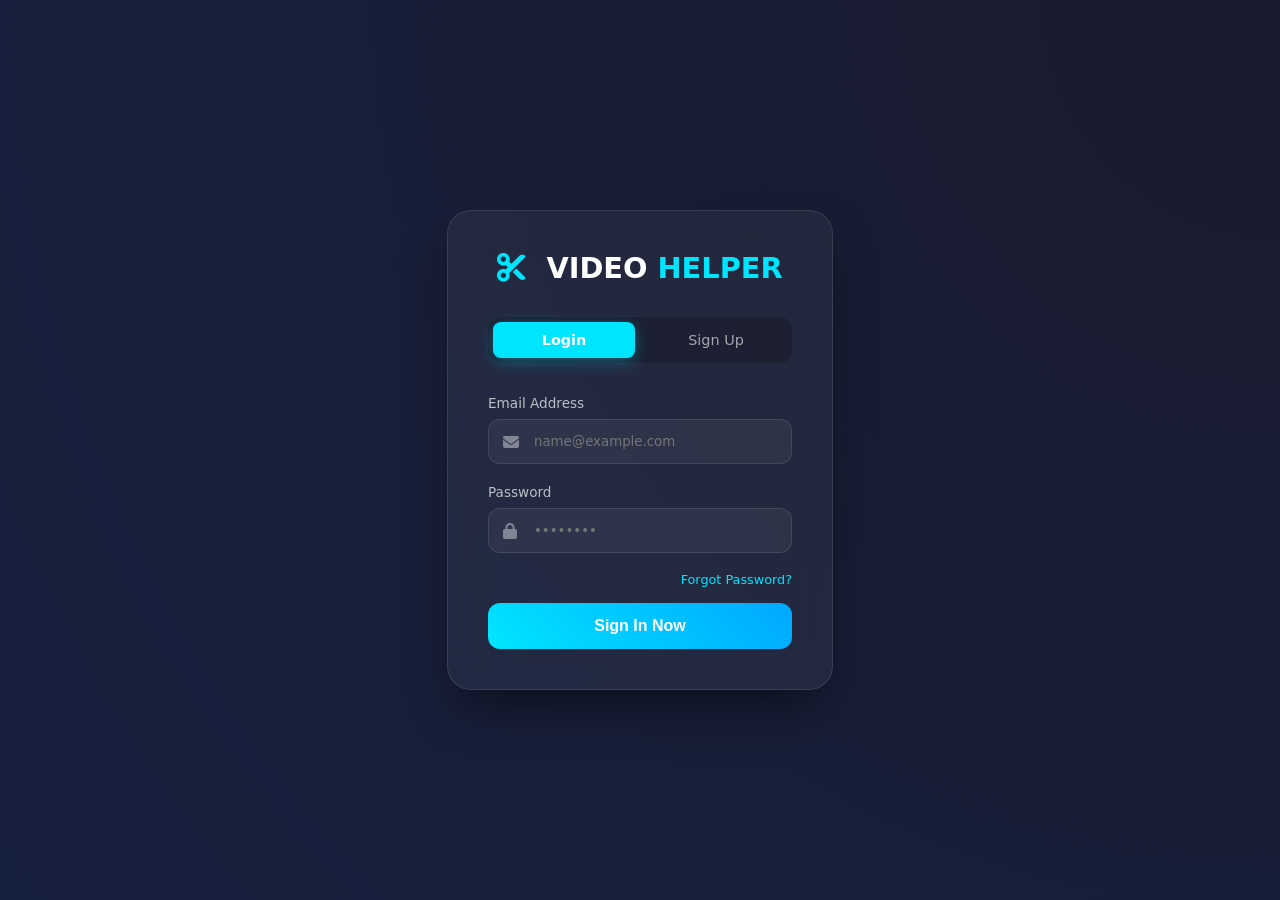
==== auth.html @ a2a8f5ac "Add files via upload" ====
<!DOCTYPE html>
<html lang="en">
<head>
    <meta charset="UTF-8">
    <meta name="viewport" content="width=device-width, initial-scale=1.0">
    <title>Login - MY VIDEO HELPER</title>
    <link rel="stylesheet" href="style.css">
    <link rel="stylesheet" href="https://cdnjs.cloudflare.com/ajax/libs/font-awesome/6.4.0/css/all.min.css">
    <style>
        body {
            background: radial-gradient(circle at top right, #1a1a2e, #16213e);
            display: flex;
            align-items: center;
            justify-content: center;
            min-height: 100vh;
            margin: 0;
            overflow-y: auto;
            padding: 20px 0;
        }
        .auth-container {
            width: 100%;
            max-width: 450px;
            padding: 2rem;
            animation: slideIn 0.5s ease-out;
        }
        @keyframes slideIn {
            from { opacity: 0; transform: translateY(20px); }
            to { opacity: 1; transform: translateY(0); }
        }
        .auth-card {
            background: rgba(255, 255, 255, 0.05);
            backdrop-filter: blur(20px);
            border: 1px solid rgba(255, 255, 255, 0.1);
            border-radius: 24px;
            padding: 2.5rem;
            box-shadow: 0 25px 50px -12px rgba(0, 0, 0, 0.5);
        }
        .auth-logo {
            text-align: center;
            margin-bottom: 2rem;
            font-size: 1.8rem;
            font-weight: 800;
            color: #fff;
        }
        .auth-logo i { color: var(--accent); margin-right: 10px; }
        .auth-tabs {
            display: flex;
            gap: 10px;
            margin-bottom: 2rem;
            background: rgba(0,0,0,0.2);
            padding: 5px;
            border-radius: 12px;
        }
        .auth-tab {
            flex: 1;
            padding: 10px;
            border-radius: 8px;
            text-align: center;
            cursor: pointer;
            font-size: 0.9rem;
            transition: all 0.3s;
            color: rgba(255,255,255,0.6);
        }
        .auth-tab.active {
            background: var(--accent);
            color: #fff;
            font-weight: 600;
            box-shadow: 0 4px 15px rgba(0, 229, 255, 0.3);
        }
        .form-group { margin-bottom: 1.2rem; }
        .form-group label { display: block; margin-bottom: 8px; font-size: 0.85rem; color: rgba(255,255,255,0.7); }
        .input-wrapper { position: relative; }
        .input-wrapper i { position: absolute; left: 15px; top: 15px; color: rgba(255,255,255,0.4); }
        .input-wrapper input {
            width: 100%;
            padding: 14px 14px 14px 45px;
            background: rgba(255,255,255,0.05);
            border: 1px solid rgba(255,255,255,0.1);
            border-radius: 12px;
            color: #fff;
            font-family: inherit;
            transition: all 0.3s;
        }
        .input-wrapper input:focus {
            border-color: var(--accent);
            background: rgba(255,255,255,0.1);
            outline: none;
            box-shadow: 0 0 15px rgba(0, 229, 255, 0.1);
        }
        .pricing-select {
            width: 100%;
            padding: 12px;
            background: rgba(255,255,255,0.05);
            border: 1px solid rgba(255,255,255,0.1);
            border-radius: 12px;
            color: #fff;
            margin-top: 5px;
        }
        .auth-btn {
            width: 100%;
            padding: 14px;
            border-radius: 12px;
            border: none;
            background: linear-gradient(45deg, var(--accent), #00a8ff);
            color: #fff;
            font-weight: 700;
            font-size: 1rem;
            cursor: pointer;
            transition: all 0.3s;
            margin-top: 1rem;
        }
        .auth-btn:hover {
            transform: translateY(-2px);
            box-shadow: 0 10px 20px rgba(0, 229, 255, 0.3);
        }
        .forgot-link {
            display: block;
            text-align: right;
            font-size: 0.8rem;
            color: var(--accent);
            margin-top: 10px;
            text-decoration: none;
        }
        .forgot-link:hover { text-decoration: underline; }
    </style>
</head>
<body>

    <div class="auth-container">
        <div class="auth-card">
            <div class="auth-logo"><i class="fa-solid fa-scissors"></i> VIDEO <span style="color:var(--accent)">HELPER</span></div>
            
            <div class="auth-tabs">
                <div class="auth-tab active" id="tab-login-btn">Login</div>
                <div class="auth-tab" id="tab-signup-btn">Sign Up</div>
            </div>

            <!-- LOGIN FORM -->
            <form id="login-form">
                <div class="form-group">
                    <label>Email Address</label>
                    <div class="input-wrapper">
                        <i class="fa-solid fa-envelope"></i>
                        <input type="email" id="login-email" placeholder="name@example.com" required>
                    </div>
                </div>
                <div class="form-group">
                    <label>Password</label>
                    <div class="input-wrapper">
                        <i class="fa-solid fa-lock"></i>
                        <input type="password" id="login-pass" placeholder="••••••••" required>
                    </div>
                </div>
                <a href="#" class="forgot-link" id="btn-forgot-pass">Forgot Password?</a>
                <button type="submit" class="auth-btn">Sign In Now</button>
            </form>

            <!-- SIGNUP FORM -->
            <form id="signup-form" style="display:none;">
                <div class="form-group">
                    <label>Full Name</label>
                    <div class="input-wrapper">
                        <i class="fa-solid fa-user"></i>
                        <input type="text" id="signup-name" placeholder="John Doe" required>
                    </div>
                </div>
                <div class="form-group">
                    <label>Email Address</label>
                    <div class="input-wrapper">
                        <i class="fa-solid fa-envelope"></i>
                        <input type="email" id="signup-email" placeholder="name@example.com" required>
                    </div>
                </div>
                <div class="form-group">
                    <label>Phone Number</label>
                    <div style="display:flex; gap:5px;">
                        <input type="text" id="signup-country" placeholder="+92" style="width:70px;" class="glass-input" required>
                        <input type="text" id="signup-phone" placeholder="300 1234567" style="flex:1;" class="glass-input" required>
                    </div>
                </div>
                <div class="form-group">
                    <label>Date of Birth</label>
                    <div class="input-wrapper">
                        <i class="fa-solid fa-calendar"></i>
                        <input type="date" id="signup-dob" class="glass-input" required>
                    </div>
                    <p style="font-size:0.65rem; color:var(--accent); margin-top:5px;">User must be 18+ years old.</p>
                </div>
                <div class="form-group">
                    <label>Choose Plan</label>
                    <select class="pricing-select" id="signup-plan">
                        <!-- Loaded dynamically -->
                    </select>
                </div>
                <div class="form-group">
                    <label>Promo Code (Optional)</label>
                    <div class="input-wrapper">
                        <i class="fa-solid fa-tag"></i>
                        <input type="text" id="signup-promo" placeholder="Enter Code">
                    </div>
                </div>
                <div class="form-group">
                    <label>Password</label>
                    <div class="input-wrapper">
                        <i class="fa-solid fa-lock"></i>
                        <input type="password" id="signup-pass" placeholder="••••••••" required>
                    </div>
                    <p style="font-size:0.65rem; color:rgba(255,255,255,0.4); margin-top:5px;">8+ chars, 1 Uppercase, 1 Number, 1 Special Char (@$!%*?&)</p>
                </div>
                <div class="form-group" style="background:rgba(255,255,255,0.05); padding:10px; border-radius:12px;">
                    <label style="color:var(--accent);"><i class="fa-solid fa-robot"></i> Anti-Bot Check</label>
                    <p style="font-size:0.8rem; margin-bottom:5px;">Solve: 3 + 4 = ?</p>
                    <input type="number" id="bot-shield-val" class="glass-input" placeholder="Result" required>
                </div>
                <div class="form-group" style="display:flex; gap:10px; align-items:flex-start; margin-top:1rem;">
                    <input type="checkbox" id="signup-agree" style="margin-top:5px;" required>
                    <label for="signup-agree" style="font-size:0.75rem; color:rgba(255,255,255,0.6); pointer-events:auto; cursor:pointer;">
                        I agree to the <span style="color:var(--accent)">Terms of Service</span> and <span style="color:var(--accent)">Privacy Policy</span>. I confirm that I am above 18 years of age.
                    </label>
                </div>
                <button type="submit" class="auth-btn" style="background:linear-gradient(45deg, #2ecc71, #27ae60)">Create Account</button>
            </form>

            <!-- FORGOT PASSWORD -->
            <div id="forgot-area" style="display:none; text-align:center;">
                <h3 style="color:#fff; margin-bottom:10px;">Reset Password</h3>
                <p style="font-size:0.8rem; color:rgba(255,255,255,0.5); margin-bottom:20px;">Enter your email to receive a reset link.</p>
                <div class="form-group">
                    <div class="input-wrapper">
                        <i class="fa-solid fa-envelope"></i>
                        <input type="email" id="forgot-email" placeholder="Your Email">
                    </div>
                </div>
                <button class="auth-btn" id="btn-send-reset">Send Reset Link</button>
                <a href="#" class="forgot-link" style="text-align:center; margin-top:15px;" id="back-to-login">Back to Login</a>
            </div>

        </div>
    </div>

    <script src="admin.js"></script>
    <script>
        // Tab Switching
        const loginTab = document.getElementById('tab-login-btn');
        const signupTab = document.getElementById('tab-signup-btn');
        const forgotArea = document.getElementById('forgot-area');

        // Note: loginForm and signupForm are already defined in admin.js

        loginTab.onclick = () => {
            loginTab.classList.add('active');
            signupTab.classList.remove('active');
            loginForm.style.display = 'block';
            signupForm.style.display = 'none';
            forgotArea.style.display = 'none';
        }

        signupTab.onclick = () => {
            signupTab.classList.add('active');
            loginTab.classList.remove('active');
            signupForm.style.display = 'block';
            loginForm.style.display = 'none';
            forgotArea.style.display = 'none';
        }

        document.getElementById('btn-forgot-pass').onclick = (e) => {
            e.preventDefault();
            loginForm.style.display = 'none';
            forgotArea.style.display = 'block';
        }

        document.getElementById('back-to-login').onclick = (e) => {
            e.preventDefault();
            forgotArea.style.display = 'none';
            loginForm.style.display = 'block';
        }

        // Load Plans Dynamically
        function loadSignupPlans() {
            const plans = JSON.parse(localStorage.getItem('helper_fee_plans') || '[]');
            const select = document.getElementById('signup-plan');
            if (select) {
                select.innerHTML = plans.map(p => `<option value="${p.id}">${p.name} - ${p.price} PKR (${p.days} Days)</option>`).join('');
            }
        }
        document.addEventListener('DOMContentLoaded', loadSignupPlans);
    </script>
</body>
</html>
---- style.css ----
/* ═══════════════════════════════════════════════════════════════
   KineticAI Studio — Professional Web Video Editor
   Full CSS Design System
   ═══════════════════════════════════════════════════════════════ */

:root {
    --bg-dark: #0a0a1a;
    --bg-surface: #12122a;
    --panel-bg: rgba(18, 18, 42, 0.85);
    --panel-bg-solid: #14142e;
    --panel-border: rgba(255, 255, 255, 0.07);
    --panel-border-hover: rgba(255, 255, 255, 0.15);
    --text-primary: #eaeaf0;
    --text-secondary: #888899;
    --accent: #00e5ff;
    --accent-alt: #7c4dff;
    --accent-gradient: linear-gradient(135deg, #00e5ff, #7c4dff);
    --danger: #ff4757;
    --success: #2ecc71;
    --warning: #f39c12;
    --track-bg: rgba(255, 255, 255, 0.02);
    --border: rgba(255, 255, 255, 0.08);
    --glow-accent: rgba(0, 229, 255, 0.3);
    --glow-purple: rgba(124, 77, 255, 0.3);
    --radius-sm: 6px;
    --radius-md: 10px;
    --radius-lg: 14px;
    --radius-xl: 20px;
    --transition-fast: 0.15s ease;
    --transition-normal: 0.25s ease;
}

* {
    box-sizing: border-box;
    margin: 0;
    padding: 0;
}

*::-webkit-scrollbar {
    width: 6px;
    height: 6px;
}

*::-webkit-scrollbar-track {
    background: transparent;
}

*::-webkit-scrollbar-thumb {
    background: rgba(255, 255, 255, 0.12);
    border-radius: 3px;
}

*::-webkit-scrollbar-thumb:hover {
    background: rgba(255, 255, 255, 0.2);
}

body {
    font-family: 'Inter', system-ui, -apple-system, sans-serif;
    color: var(--text-primary);
    min-height: 100vh;
    display: flex;
    flex-direction: column;
    overflow-x: hidden;
    overflow-y: auto;
    position: relative;
    background-color: var(--bg-dark);
}

/* ═══════ Animated Cosmic Background ═══════ */
.app-bg {
    position: fixed;
    top: 0;
    left: 0;
    right: 0;
    bottom: 0;
    background: radial-gradient(ellipse at 20% 50%, #1a0a3e 0%, transparent 50%),
        radial-gradient(ellipse at 80% 20%, #0c1445 0%, transparent 50%),
        radial-gradient(ellipse at 50% 80%, #0a0a2e 0%, transparent 50%),
        var(--bg-dark);
    z-index: -2;
}

.app-bg::before {
    content: '';
    position: absolute;
    width: 100%;
    height: 100%;
    background-image:
        radial-gradient(1px 1px at 10% 20%, rgba(255, 255, 255, 0.4) 1px, transparent 0),
        radial-gradient(1.5px 1.5px at 80% 30%, rgba(100, 200, 255, 0.3) 1px, transparent 0),
        radial-gradient(1px 1px at 30% 80%, rgba(200, 150, 255, 0.3) 1px, transparent 0),
        radial-gradient(1px 1px at 60% 60%, rgba(255, 255, 255, 0.2) 1px, transparent 0);
    background-size: 200px 200px;
    opacity: 0.6;
    animation: starDrift 60s linear infinite;
}

@keyframes starDrift {
    from {
        transform: translateY(0);
    }

    to {
        transform: translateY(-200px);
    }
}

/* ═══════ Glass Panels ═══════ */
.glass-panel {
    background: var(--panel-bg);
    backdrop-filter: blur(20px);
    -webkit-backdrop-filter: blur(20px);
    border: 1px solid var(--panel-border);
    border-radius: var(--radius-lg);
    box-shadow: 0 8px 32px rgba(0, 0, 0, 0.4), inset 0 1px 0 rgba(255, 255, 255, 0.04);
}

/* ═══════ Utility Classes ═══════ */
.text-xs {
    font-size: 0.72rem;
}

.text-secondary {
    color: var(--text-secondary);
}

.text-center {
    text-align: center;
}

.text-left {
    text-align: left;
}

.block {
    display: block;
}

.w-100 {
    width: 100%;
}

.mb-1 {
    margin-bottom: 0.4rem;
}

.mb-2 {
    margin-bottom: 0.8rem;
}

.mt-1 {
    margin-top: 0.4rem;
}

.mt-2 {
    margin-top: 0.8rem;
}

.glow-effect {
    box-shadow: 0 4px 20px var(--glow-accent);
}

.glow-effect:hover {
    box-shadow: 0 6px 30px var(--glow-accent);
    transform: translateY(-1px);
}

/* ═══════ Buttons ═══════ */
.btn-cyan {
    background: var(--accent-gradient);
    color: #000;
    border: none;
    border-radius: var(--radius-sm);
    padding: 0.6rem 1.2rem;
    font-weight: 600;
    font-size: 0.82rem;
    cursor: pointer;
    transition: all var(--transition-normal);
    font-family: inherit;
}

.btn-cyan:hover {
    filter: brightness(1.15);
    transform: translateY(-1px);
}

.btn-cyan:active {
    transform: translateY(0);
}

.btn-cyan.hollow {
    background: transparent;
    color: var(--accent);
    border: 1px solid rgba(0, 229, 255, 0.4);
    box-shadow: none;
}

.btn-cyan.hollow:hover {
    background: rgba(0, 229, 255, 0.08);
    border-color: var(--accent);
}

.btn-sm {
    background: rgba(255, 255, 255, 0.06);
    border: 1px solid var(--panel-border);
    border-radius: var(--radius-sm);
    padding: 0.3rem 0.6rem;
    color: var(--text-secondary);
    cursor: pointer;
    font-size: 0.72rem;
    transition: all var(--transition-fast);
    font-family: inherit;
    display: inline-flex;
    align-items: center;
    gap: 0.3rem;
}

.btn-sm:hover {
    background: rgba(255, 255, 255, 0.1);
    color: var(--text-primary);
    border-color: var(--panel-border-hover);
}

.btn-sm.danger {
    color: var(--danger);
    border-color: rgba(255, 71, 87, 0.3);
}

.btn-sm.danger:hover {
    background: rgba(255, 71, 87, 0.1);
}

.icon-btn {
    cursor: pointer;
    color: var(--text-secondary);
    transition: color var(--transition-fast);
    background: none;
    border: none;
    font-size: inherit;
}

.icon-btn:hover {
    color: var(--accent);
}

/* ═══════ Inputs ═══════ */
.glass-input {
    width: 100%;
    padding: 0.5rem 0.7rem;
    border-radius: var(--radius-sm);
    background: rgba(0, 0, 0, 0.35);
    border: 1px solid var(--panel-border);
    color: var(--text-primary);
    font-family: inherit;
    font-size: 0.78rem;
    transition: border-color var(--transition-fast);
}

.glass-input:focus {
    outline: none;
    border-color: var(--accent);
    box-shadow: 0 0 0 2px rgba(0, 229, 255, 0.1);
}

select.glass-input,
.glass-input[type="select"] {
    background-color: #1e1e2e;
    appearance: auto;
}

select.glass-input option,
.mini-select option {
    background-color: #2a2a3e;
    color: var(--text-primary);
    padding: 0.4rem;
}

select.glass-input option:hover,
.mini-select option:hover {
    background-color: #3a3a55;
}

.mini-select {
    background-color: #1e1e2e;
    border: 1px solid var(--panel-border);
    color: var(--text-primary);
    border-radius: var(--radius-sm);
    padding: 0.2rem 0.4rem;
    font-size: 0.72rem;
    font-family: inherit;
    cursor: pointer;
}

.mini-select:focus {
    outline: none;
    border-color: var(--accent);
}

/* ═══════ TOP NAVIGATION ═══════ */
.top-nav {
    display: flex;
    justify-content: space-between;
    align-items: center;
    padding: 0.6rem 1.5rem;
    background: rgba(10, 10, 26, 0.8);
    border-bottom: 1px solid var(--panel-border);
    backdrop-filter: blur(10px);
    z-index: 100;
}

.logo {
    font-size: 1.3rem;
    font-weight: 800;
    letter-spacing: 0.5px;
    background: var(--accent-gradient);
    -webkit-background-clip: text;
    -webkit-text-fill-color: transparent;
    background-clip: text;
}

.logo-ai {
    font-weight: 400;
}

.nav-links {
    display: flex;
    gap: 0.3rem;
}

.nav-links a {
    color: var(--text-secondary);
    text-decoration: none;
    font-size: 0.78rem;
    font-weight: 500;
    padding: 0.4rem 0.8rem;
    border-radius: var(--radius-sm);
    transition: all var(--transition-fast);
    display: flex;
    align-items: center;
    gap: 0.4rem;
}

.nav-links a:hover {
    color: var(--text-primary);
    background: rgba(255, 255, 255, 0.05);
}

.nav-links a.active {
    color: var(--accent);
    background: rgba(0, 229, 255, 0.08);
}

.nav-actions {
    display: flex;
    gap: 0.5rem;
    align-items: center;
}

.nav-btn {
    background: rgba(255, 255, 255, 0.05);
    border: 1px solid var(--panel-border);
    color: var(--text-secondary);
    padding: 0.35rem 0.7rem;
    border-radius: var(--radius-xl);
    font-size: 0.75rem;
    cursor: pointer;
    display: flex;
    align-items: center;
    gap: 0.4rem;
    transition: all var(--transition-fast);
    font-family: inherit;
}

.nav-btn:hover {
    background: rgba(255, 255, 255, 0.1);
    color: var(--text-primary);
}

.auto-save-indicator {
    display: flex;
    align-items: center;
    gap: 0.4rem;
    font-size: 0.72rem;
    color: var(--success);
    padding: 0.3rem 0.7rem;
    background: rgba(46, 204, 113, 0.08);
    border-radius: var(--radius-xl);
    border: 1px solid rgba(46, 204, 113, 0.2);
    animation: pulse-glow 3s ease-in-out infinite;
}

@keyframes pulse-glow {

    0%,
    100% {
        opacity: 1;
    }

    50% {
        opacity: 0.6;
    }
}

/* ═══════ MAIN LAYOUT ═══════ */
.main-layout {
    display: flex;
    flex: 1;
    padding: 0.5rem;
    gap: 0.5rem;
    min-height: calc(100vh - 52px);
    overflow: visible;
}

/* ═══════ VERTICAL TOOLS ═══════ */
.vertical-tools {
    width: 62px;
    display: flex;
    flex-direction: column;
    align-items: center;
    padding: 0.5rem 0;
    gap: 0.15rem;
    border-radius: var(--radius-lg);
    overflow-y: auto;
    flex-shrink: 0;
    position: sticky;
    top: 60px;
    max-height: calc(100vh - 70px);
    align-self: flex-start;
}

.v-tool-section-label {
    font-size: 0.55rem;
    color: var(--text-secondary);
    text-transform: uppercase;
    letter-spacing: 1px;
    padding: 0.4rem 0 0.2rem;
    font-weight: 600;
}

.v-tool-divider {
    width: 70%;
    height: 1px;
    background: var(--panel-border);
    margin: 0.3rem 0;
}

.v-tool {
    background: transparent;
    border: none;
    color: var(--text-secondary);
    display: flex;
    flex-direction: column;
    align-items: center;
    font-size: 0.58rem;
    gap: 0.15rem;
    cursor: pointer;
    transition: all var(--transition-fast);
    width: 100%;
    padding: 0.4rem 0;
    border-radius: var(--radius-sm);
}

.v-tool i {
    font-size: 1rem;
}

.v-tool:hover {
    color: var(--accent);
    background: rgba(0, 229, 255, 0.06);
}

.v-tool.active {
    color: var(--accent);
    background: rgba(0, 229, 255, 0.12);
}

.v-tool.danger {
    color: var(--danger);
}

.v-tool.danger:hover {
    background: rgba(255, 71, 87, 0.1);
}

/* ═══════ WORKSPACE GRID ═══════ */
.workspace-grid {
    flex: 1;
    display: flex;
    flex-direction: column;
    gap: 0.5rem;
    min-width: 0;
    overflow: visible;
}

.top-row {
    display: flex;
    gap: 0.5rem;
    flex: 1;
    min-height: 420px;
    overflow: visible;
    flex-wrap: wrap;
}

/* ═══════ PANELS ═══════ */
.panel {
    display: flex;
    flex-direction: column;
    overflow: hidden;
}

.panel-header {
    display: flex;
    justify-content: space-between;
    align-items: center;
    padding: 0.6rem 0.8rem;
    border-bottom: 1px solid var(--panel-border);
    flex-shrink: 0;
}

.panel-header h3 {
    font-size: 0.82rem;
    font-weight: 600;
    display: flex;
    align-items: center;
    gap: 0.4rem;
}

.panel-icons {
    display: flex;
    gap: 0.5rem;
}

/* ═══════ MEDIA LIBRARY ═══════ */
.media-library {
    width: 310px;
    min-width: 250px;
    flex-shrink: 0;
}

.media-content {
    display: flex;
    flex: 1;
    overflow: hidden;
}

.media-sidebar {
    width: 65px;
    background: rgba(0, 0, 0, 0.2);
    display: flex;
    flex-direction: column;
    overflow-y: auto;
    border-right: 1px solid var(--panel-border);
    flex-shrink: 0;
}

.m-nav-item {
    padding: 0.6rem 0.3rem;
    text-align: center;
    font-size: 0.58rem;
    color: var(--text-secondary);
    cursor: pointer;
    border-left: 2px solid transparent;
    display: flex;
    flex-direction: column;
    align-items: center;
    gap: 0.25rem;
    transition: all var(--transition-fast);
}

.m-nav-item i {
    font-size: 0.85rem;
}

.m-nav-item span {
    display: block;
}

.m-nav-item:hover {
    background: rgba(255, 255, 255, 0.03);
    color: var(--text-primary);
}

.m-nav-item.active {
    background: rgba(0, 229, 255, 0.05);
    color: var(--accent);
    border-left-color: var(--accent);
}

.media-main {
    flex: 1;
    padding: 0.6rem;
    overflow-y: auto;
    overflow-x: hidden;
}

.tab-content {
    display: none;
}

.tab-content.active {
    display: block;
}

.tab-section-title {
    font-size: 0.78rem;
    font-weight: 600;
    display: flex;
    align-items: center;
    gap: 0.4rem;
}

/* Drop Zone */
.drop-zone {
    border: 2px dashed rgba(255, 255, 255, 0.12);
    background: rgba(0, 0, 0, 0.2);
    border-radius: var(--radius-md);
    text-align: center;
    padding: 1.5rem 0.8rem;
    cursor: pointer;
    transition: all var(--transition-normal);
    display: flex;
    flex-direction: column;
    align-items: center;
    gap: 0.4rem;
}

.drop-zone:hover,
.drop-zone.dragover {
    border-color: var(--accent);
    color: var(--accent);
    background: rgba(0, 229, 255, 0.04);
    box-shadow: 0 0 20px rgba(0, 229, 255, 0.1);
}

/* Global Drag Over Indicator */
body.global-dragover::after {
    content: "Release to Import Media";
    position: fixed;
    top: 0;
    left: 0;
    width: 100%;
    height: 100%;
    background: rgba(0, 229, 255, 0.15);
    border: 4px dashed var(--accent);
    z-index: 10000;
    display: flex;
    align-items: center;
    justify-content: center;
    font-size: 1.5rem;
    font-weight: 700;
    color: white;
    text-shadow: 0 4px 15px rgba(0, 0, 0, 0.5);
    pointer-events: none;
    backdrop-filter: blur(4px);
    transition: all 0.3s ease;
}

.drop-zone p {
    font-size: 0.78rem;
    margin: 0;
}

.media-grid {
    display: grid;
    grid-template-columns: repeat(auto-fill, minmax(70px, 1fr));
    gap: 0.4rem;
    margin-top: 0.6rem;
}

.media-item {
    aspect-ratio: 16/9;
    background: var(--bg-surface);
    border-radius: var(--radius-sm);
    border: 1px solid var(--panel-border);
    display: flex;
    flex-direction: column;
    align-items: center;
    justify-content: center;
    cursor: grab;
    transition: all var(--transition-fast);
    font-size: 0.6rem;
    overflow: hidden;
    position: relative;
}

.media-item:active {
    cursor: grabbing;
}

.media-drag-handle {
    position: absolute;
    top: 5px;
    left: 5px;
    font-size: 0.6rem;
    color: var(--text-secondary);
    opacity: 0.5;
    transition: opacity 0.2s;
}

.media-item:hover .media-drag-handle {
    opacity: 1;
}

.media-item.dragging {
    opacity: 0.4;
    border: 2px dashed var(--accent);
    transform: scale(0.95);
}

.media-item:hover {
    border-color: var(--accent);
    transform: scale(1.05);
}

.media-item i {
    font-size: 0.9rem;
    margin-bottom: 0.2rem;
}

.media-item .media-name {
    font-size: 0.55rem;
    white-space: nowrap;
    overflow: hidden;
    text-overflow: ellipsis;
    width: 100%;
    text-align: center;
    padding: 0 2px;
}

.media-item .media-duration {
    position: absolute;
    bottom: 2px;
    right: 3px;
    font-size: 0.5rem;
    background: rgba(0, 0, 0, 0.7);
    padding: 1px 3px;
    border-radius: 2px;
}

/* ═══════ MUSIC ITEMS ═══════ */
.music-presets {
    display: flex;
    flex-direction: column;
    gap: 0.3rem;
}

.music-item {
    display: flex;
    align-items: center;
    gap: 0.5rem;
    padding: 0.5rem 0.6rem;
    background: rgba(255, 255, 255, 0.03);
    border: 1px solid var(--panel-border);
    border-radius: var(--radius-sm);
    cursor: pointer;
    font-size: 0.75rem;
    transition: all var(--transition-fast);
}

.music-item:hover {
    background: rgba(0, 229, 255, 0.06);
    border-color: rgba(0, 229, 255, 0.3);
}

.music-item i {
    color: var(--accent);
}

.music-dur {
    margin-left: auto;
    color: var(--text-secondary);
    font-size: 0.65rem;
}

/* ═══════ TEXT & CAPTIONS ═══════ */
.text-presets-grid {
    display: grid;
    grid-template-columns: 1fr 1fr;
    gap: 0.4rem;
}

.text-preset {
    background: rgba(0, 0, 0, 0.3);
    border: 1px solid var(--panel-border);
    border-radius: var(--radius-sm);
    padding: 0.8rem 0.5rem;
    text-align: center;
    cursor: pointer;
    transition: all var(--transition-fast);
}

.text-preset:hover {
    border-color: var(--accent);
    background: rgba(0, 229, 255, 0.05);
}

.caption-style-grid {
    display: grid;
    grid-template-columns: 1fr 1fr;
    gap: 0.4rem;
}

.caption-style-item {
    background: rgba(0, 0, 0, 0.3);
    border: 1px solid var(--panel-border);
    border-radius: var(--radius-sm);
    padding: 0.6rem 0.4rem;
    text-align: center;
    cursor: pointer;
    transition: all var(--transition-fast);
    display: flex;
    align-items: center;
    justify-content: center;
    min-height: 38px;
}

.caption-style-item:hover {
    background: rgba(255, 255, 255, 0.05);
}

.caption-style-item.active {
    border-color: var(--accent);
    background: rgba(0, 229, 255, 0.08);
}

/* ═══════ STICKER GRID ═══════ */
.sticker-grid,
.animated-sticker-grid {
    display: grid;
    grid-template-columns: repeat(auto-fill, minmax(40px, 1fr));
    gap: 0.3rem;
}

.sticker-item {
    aspect-ratio: 1;
    display: flex;
    align-items: center;
    justify-content: center;
    font-size: 1.5rem;
    background: rgba(255, 255, 255, 0.03);
    border: 1px solid var(--panel-border);
    border-radius: var(--radius-sm);
    cursor: pointer;
    transition: all var(--transition-fast);
}

.sticker-item:hover {
    transform: scale(1.2);
    background: rgba(0, 229, 255, 0.08);
}

.sticker-item.animated {
    animation: bounce-subtle 2s ease-in-out infinite;
}

@keyframes bounce-subtle {

    0%,
    100% {
        transform: translateY(0);
    }

    50% {
        transform: translateY(-3px);
    }
}

/* ═══════ TRANSITION GRID ═══════ */
.transition-grid {
    display: grid;
    grid-template-columns: repeat(auto-fill, minmax(75px, 1fr));
    gap: 0.4rem;
}

.transition-item {
    display: flex;
    flex-direction: column;
    align-items: center;
    gap: 0.3rem;
    cursor: pointer;
    font-size: 0.65rem;
    padding: 0.4rem;
    border-radius: var(--radius-sm);
    transition: all var(--transition-fast);
}

.transition-item:hover {
    background: rgba(0, 229, 255, 0.06);
}

.trans-preview {
    width: 60px;
    height: 35px;
    border-radius: 4px;
    border: 1px solid var(--panel-border);
    overflow: hidden;
    position: relative;
}

.fade-preview {
    background: linear-gradient(90deg, #4a4a7a, transparent);
}

.slide-preview {
    background: linear-gradient(90deg, #4a4a7a 50%, #2a2a5a 50%);
}

.slide-r-preview {
    background: linear-gradient(270deg, #4a4a7a 50%, #2a2a5a 50%);
}

.wipe-preview {
    background: linear-gradient(90deg, #4a4a7a 60%, transparent 60%);
}

.zoom-preview {
    background: #3a3a6a;
    display: flex;
    align-items: center;
    justify-content: center;
}

.zoom-preview::after {
    content: '';
    width: 15px;
    height: 15px;
    background: #6a6aaa;
    border-radius: 50%;
}

.spin-preview {
    background: conic-gradient(#4a4a7a, #2a2a5a, #4a4a7a);
}

.dissolve-preview {
    background: radial-gradient(circle, #4a4a7a 30%, #2a2a5a 70%);
}

.blur-trans-preview {
    background: #4a4a7a;
    filter: blur(2px);
}

/* ═══════ FILTER GRID ═══════ */
.filter-grid {
    display: grid;
    grid-template-columns: repeat(auto-fill, minmax(55px, 1fr));
    gap: 0.4rem;
}

.filter-item {
    display: flex;
    flex-direction: column;
    align-items: center;
    gap: 0.25rem;
    cursor: pointer;
    font-size: 0.6rem;
    padding: 0.3rem;
    border-radius: var(--radius-sm);
    transition: all var(--transition-fast);
    border: 2px solid transparent;
}

.filter-item:hover {
    background: rgba(255, 255, 255, 0.04);
}

.filter-item.active {
    border-color: var(--accent);
}

.filter-preview {
    width: 45px;
    height: 30px;
    border-radius: 4px;
    background: linear-gradient(135deg, #3a6ea5, #c99b30, #654ea3);
}

.cinematic-fp {
    filter: contrast(1.2) saturate(0.7);
    background: linear-gradient(135deg, #1a3a5a, #8a6a20, #3a2a5a);
}

.vintage-fp {
    filter: sepia(0.6) contrast(0.9);
    background: linear-gradient(135deg, #8a7a50, #5a4a30, #9a8a60);
}

.bw-fp {
    filter: grayscale(1);
}

.cyberpunk-fp {
    background: linear-gradient(135deg, #ff0080, #7928ca, #00f0ff);
}

.warm-fp {
    background: linear-gradient(135deg, #d4a574, #c0866a, #b8a090);
}

.cool-fp {
    background: linear-gradient(135deg, #4a7a9a, #2a5a7a, #6a8aaa);
}

.vhs-fp {
    background: linear-gradient(135deg, #8a3a3a, #5a2a5a, #3a5a3a);
    filter: contrast(1.3) saturate(1.3);
}

.glitch-fp {
    background: repeating-linear-gradient(0deg, #ff0000 0px, #00ff00 2px, #0000ff 4px);
    filter: contrast(2);
}

.blur-fp {
    background: linear-gradient(135deg, #5a5a8a, #4a4a7a);
    filter: blur(3px);
}

/* ═══════ COLOR SLIDERS ═══════ */
.color-sliders {
    display: flex;
    flex-direction: column;
    gap: 0.3rem;
}

.slider-row {
    display: flex;
    align-items: center;
    gap: 0.5rem;
    font-size: 0.7rem;
}

.slider-row label {
    width: 65px;
    color: var(--text-secondary);
    flex-shrink: 0;
}

.slider-row input[type="range"] {
    flex: 1;
    accent-color: var(--accent);
    height: 3px;
}

.slider-val {
    width: 30px;
    text-align: right;
    color: var(--accent);
    font-size: 0.65rem;
}

/* ═══════ TEMPLATE GRID ═══════ */
.template-grid {
    display: grid;
    grid-template-columns: repeat(auto-fill, minmax(75px, 1fr));
    gap: 0.4rem;
}

.template-item {
    cursor: pointer;
    text-align: center;
    font-size: 0.6rem;
    transition: all var(--transition-fast);
}

.template-item:hover {
    transform: scale(1.05);
}

.tmpl-preview {
    width: 100%;
    aspect-ratio: 16/9;
    border-radius: var(--radius-sm);
    display: flex;
    align-items: center;
    justify-content: center;
    color: rgba(255, 255, 255, 0.6);
    font-size: 1rem;
    border: 1px solid var(--panel-border);
    margin-bottom: 0.3rem;
}

/* ═══════ CAPCUT ADDITIONS ═══════ */
.voice-fx-grid,
.speed-curve-grid {
    display: grid;
    grid-template-columns: 1fr 1fr;
    gap: 0.3rem;
}

.voice-fx-btn,
.speed-curve-btn {
    text-align: left;
    padding: 0.4rem;
    font-size: 0.65rem;
}

.voice-fx-btn.active,
.speed-curve-btn.active {
    background: rgba(0, 229, 255, 0.12);
    color: var(--accent);
    border-color: rgba(0, 229, 255, 0.3);
}

/* ═══════ PLAYER PANEL ═══════ */
.player-panel {
    flex: 1;
    min-width: 350px;
}

.project-title strong {
    font-size: 0.85rem;
}

.player-container {
    display: flex;
    flex-direction: column;
    flex: 1;
    align-items: center;
    justify-content: center;
    padding: 0.5rem;
    position: relative;
}

.canvas-wrapper {
    width: 100%;
    flex: 1;
    max-height: 100%;
    background: #000;
    border-radius: var(--radius-md);
    position: relative;
    box-shadow: inset 0 0 30px rgba(0, 0, 0, 0.8), 0 4px 20px rgba(0, 0, 0, 0.5);
    display: flex;
    align-items: center;
    justify-content: center;
    overflow: hidden;
}

canvas#output-canvas {
    max-width: 100%;
    max-height: 100%;
    object-fit: contain;
}

canvas#drawing-canvas {
    position: absolute;
    top: 0;
    left: 0;
    width: 100%;
    height: 100%;
    cursor: crosshair;
    z-index: 5;
}

.watermark {
    position: absolute;
    bottom: 10px;
    right: 10px;
    font-size: 0.6rem;
    color: rgba(255, 255, 255, 0.15);
    font-weight: 700;
    letter-spacing: 1px;
    pointer-events: none;
    z-index: 6;
}

.canvas-empty-state {
    position: absolute;
    display: flex;
    flex-direction: column;
    align-items: center;
    gap: 0.8rem;
    color: var(--text-secondary);
}

.canvas-empty-state i {
    opacity: 0.3;
}

.canvas-empty-state p {
    font-size: 0.85rem;
}

/* Player Controls */
.player-controls {
    width: 100%;
    padding: 0.5rem 0 0;
    display: flex;
    justify-content: space-between;
    align-items: center;
    flex-shrink: 0;
}

.playback-btns {
    display: flex;
    align-items: center;
    gap: 0.6rem;
}

.main-play-btn {
    background: var(--accent-gradient);
    color: #000;
    width: 36px;
    height: 36px;
    border-radius: 50%;
    display: flex;
    align-items: center;
    justify-content: center;
    border: none;
    cursor: pointer;
    box-shadow: 0 0 15px var(--glow-accent);
    transition: all var(--transition-fast);
    font-size: 0.9rem;
}

.main-play-btn:hover {
    transform: scale(1.1);
    box-shadow: 0 0 25px var(--glow-accent);
}

.time-display {
    font-size: 0.72rem;
    color: var(--text-secondary);
    font-variant-numeric: tabular-nums;
}

.player-right-controls {
    display: flex;
    align-items: center;
    gap: 0.5rem;
}

.volume-slider {
    width: 60px;
    accent-color: var(--accent);
    height: 3px;
    appearance: none;
    background: rgba(255, 255, 255, 0.2);
    border-radius: 2px;
}

.volume-slider::-webkit-slider-thumb {
    appearance: none;
    width: 10px;
    height: 10px;
    border-radius: 50%;
    background: var(--accent);
    cursor: pointer;
}

/* ═══════ INSPECTOR PANEL ═══════ */
.inspector-panel {
    width: 260px;
    min-width: 220px;
    flex-shrink: 0;
    overflow: hidden;
    display: flex;
    flex-direction: column;
}

.inspector-content {
    flex: 1;
    overflow-y: auto;
    padding: 0.6rem;
}

.inspector-section {
    margin-bottom: 0.5rem;
}

.inspector-title {
    font-size: 0.82rem;
    font-weight: 600;
    margin-bottom: 0.6rem;
    padding-bottom: 0.4rem;
    border-bottom: 1px solid var(--panel-border);
    display: flex;
    align-items: center;
    gap: 0.4rem;
}

.inspector-label {
    font-size: 0.68rem;
    color: var(--text-secondary);
    display: block;
    margin-bottom: 0.2rem;
    font-weight: 500;
}

.inspector-btn-row {
    display: flex;
    flex-wrap: wrap;
    gap: 0.3rem;
}

/* Transform Grid */
.transform-grid {
    display: grid;
    grid-template-columns: 1fr 1fr;
    gap: 0.4rem;
}

.transform-item {
    display: flex;
    flex-direction: column;
    gap: 0.1rem;
}

.transform-item label {
    font-size: 0.6rem;
    color: var(--text-secondary);
}

.transform-item .glass-input {
    padding: 0.3rem 0.5rem;
    font-size: 0.72rem;
}

/* Toggle Switch */
.toggle-switch {
    position: relative;
    display: inline-block;
    width: 36px;
    height: 20px;
}

.toggle-switch input {
    opacity: 0;
    width: 0;
    height: 0;
}

.toggle-slider {
    position: absolute;
    cursor: pointer;
    top: 0;
    left: 0;
    right: 0;
    bottom: 0;
    background: rgba(255, 255, 255, 0.12);
    border-radius: 20px;
    transition: var(--transition-normal);
}

.toggle-slider::before {
    content: '';
    position: absolute;
    height: 16px;
    width: 16px;
    left: 2px;
    bottom: 2px;
    background: white;
    border-radius: 50%;
    transition: var(--transition-normal);
}

.toggle-switch input:checked+.toggle-slider {
    background: var(--accent);
}

.toggle-switch input:checked+.toggle-slider::before {
    transform: translateX(16px);
}

.chroma-toggle {
    display: flex;
    align-items: center;
    gap: 0.6rem;
    font-size: 0.78rem;
}

/* Text Alignment Buttons */
.text-align-btns {
    display: flex;
    gap: 0.3rem;
}

.align-btn {
    background: rgba(255, 255, 255, 0.05);
    border: 1px solid var(--panel-border);
    color: var(--text-secondary);
    padding: 0.3rem 0.6rem;
    border-radius: var(--radius-sm);
    cursor: pointer;
    transition: all var(--transition-fast);
}

.align-btn.active {
    background: rgba(0, 229, 255, 0.12);
    color: var(--accent);
    border-color: rgba(0, 229, 255, 0.3);
}

/* Position Grid */
.position-grid {
    display: grid;
    grid-template-columns: repeat(3, 1fr);
    gap: 3px;
}

.pos-btn {
    background: rgba(255, 255, 255, 0.05);
    border: 1px solid var(--panel-border);
    color: var(--text-secondary);
    padding: 0.3rem;
    border-radius: 4px;
    cursor: pointer;
    font-size: 0.7rem;
    text-align: center;
    transition: all var(--transition-fast);
}

.pos-btn:hover {
    background: rgba(0, 229, 255, 0.08);
}

.pos-btn.active {
    background: rgba(0, 229, 255, 0.15);
    color: var(--accent);
    border-color: rgba(0, 229, 255, 0.4);
}

/* Brush Type Grid */
.brush-type-grid {
    display: grid;
    grid-template-columns: 1fr 1fr;
    gap: 0.3rem;
}

.brush-btn {
    background: rgba(255, 255, 255, 0.05);
    border: 1px solid var(--panel-border);
    color: var(--text-secondary);
    padding: 0.35rem;
    border-radius: var(--radius-sm);
    cursor: pointer;
    font-size: 0.68rem;
    text-align: center;
    transition: all var(--transition-fast);
    font-family: inherit;
}

.brush-btn.active {
    background: rgba(0, 229, 255, 0.12);
    color: var(--accent);
    border-color: rgba(0, 229, 255, 0.3);
}

/* Draw Color Row */
.draw-color-row {
    display: flex;
    align-items: center;
    gap: 0.5rem;
}

.color-quick-picks {
    display: flex;
    gap: 0.3rem;
}

.color-dot {
    width: 18px;
    height: 18px;
    border-radius: 50%;
    cursor: pointer;
    border: 2px solid transparent;
    transition: all var(--transition-fast);
}

.color-dot:hover {
    transform: scale(1.2);
    border-color: white;
}

/* Keyframe Props */
.keyframe-props {
    display: flex;
    flex-direction: column;
    gap: 0.3rem;
}

.kf-row {
    display: flex;
    align-items: center;
    gap: 0.5rem;
    font-size: 0.7rem;
}

.kf-row label {
    width: 70px;
    color: var(--text-secondary);
    flex-shrink: 0;
}

.kf-row .glass-input {
    padding: 0.25rem 0.5rem;
    font-size: 0.7rem;
}

.keyframe-list {
    max-height: 100px;
    overflow-y: auto;
}

.kf-list-item {
    display: flex;
    justify-content: space-between;
    align-items: center;
    padding: 0.25rem 0.4rem;
    font-size: 0.65rem;
    border-bottom: 1px solid var(--panel-border);
}

.kf-list-item button {
    background: none;
    border: none;
    color: var(--danger);
    cursor: pointer;
    font-size: 0.7rem;
}

/* ═══════ TIMELINE ═══════ */
.timeline-container {
    height: 220px;
    min-height: 180px;
    display: flex;
    flex-direction: column;
    flex-shrink: 0;
    overflow: hidden;
}

.timeline-header {
    padding: 0.4rem 0.6rem;
    border-bottom: 1px solid var(--panel-border);
    display: flex;
    justify-content: space-between;
    align-items: center;
    background: rgba(0, 0, 0, 0.15);
    flex-shrink: 0;
}

.timeline-header-left,
.timeline-header-right {
    display: flex;
    align-items: center;
    gap: 0.3rem;
}

.timeline-header h4 {
    font-size: 0.78rem;
    font-weight: 600;
    display: flex;
    align-items: center;
    gap: 0.3rem;
}

.tl-btn {
    background: rgba(255, 255, 255, 0.06);
    border: 1px solid var(--panel-border);
    border-radius: var(--radius-sm);
    padding: 0.2rem 0.45rem;
    color: var(--text-secondary);
    cursor: pointer;
    font-size: 0.68rem;
    transition: all var(--transition-fast);
    display: flex;
    align-items: center;
    gap: 0.25rem;
    font-family: inherit;
}

.tl-btn:hover {
    background: rgba(255, 255, 255, 0.1);
    color: var(--text-primary);
}

.tl-btn.active {
    background: rgba(0, 229, 255, 0.12);
    color: var(--accent);
    border-color: rgba(0, 229, 255, 0.3);
}

.tl-btn.danger {
    color: var(--danger);
    border-color: rgba(255, 71, 87, 0.3);
}

.tl-btn.danger:hover {
    background: rgba(255, 71, 87, 0.1);
}

.tl-divider {
    width: 1px;
    height: 18px;
    background: var(--panel-border);
}

.zoom-controls {
    display: flex;
    align-items: center;
    gap: 0.2rem;
}

.zoom-slider {
    width: 70px;
    accent-color: var(--accent);
    height: 3px;
    appearance: none;
    background: rgba(255, 255, 255, 0.15);
    border-radius: 2px;
}

.zoom-slider::-webkit-slider-thumb {
    appearance: none;
    width: 10px;
    height: 10px;
    border-radius: 50%;
    background: var(--accent);
    cursor: pointer;
}

/* Timeline Ruler */
.timeline-ruler {
    height: 20px;
    background: rgba(0, 0, 0, 0.2);
    border-bottom: 1px solid var(--panel-border);
    flex-shrink: 0;
    overflow: hidden;
}

.timeline-ruler canvas {
    width: 100%;
    height: 100%;
}

/* Timeline workspace */
.timeline-workspace {
    flex: 1;
    overflow: hidden;
    background: rgba(0, 0, 0, 0.15);
    position: relative;
}

.timeline-tracks-scroll {
    width: 100%;
    height: 100%;
    overflow: auto;
}

.timeline-tracks {
    position: relative;
    min-width: 100%;
    min-height: 100%;
}

/* Tracks */
.track {
    display: flex;
    height: 42px;
    border-bottom: 1px solid rgba(255, 255, 255, 0.04);
    transition: background var(--transition-fast);
}

.track:hover {
    background: rgba(255, 255, 255, 0.02);
}

.track-header {
    width: 110px;
    min-width: 110px;
    display: flex;
    justify-content: space-between;
    align-items: center;
    padding: 0 0.4rem;
    border-right: 1px solid var(--panel-border);
    background: rgba(0, 0, 0, 0.15);
    flex-shrink: 0;
}

.track-header-info {
    display: flex;
    align-items: center;
    gap: 0.35rem;
    font-size: 0.7rem;
    color: var(--text-secondary);
}

.track-header-info i {
    font-size: 0.75rem;
}

.video-track .track-header-info i {
    color: #7c4dff;
}

.audio-track .track-header-info i {
    color: var(--accent);
}

.track-header-controls {
    display: flex;
    gap: 0.2rem;
}

.track-ctrl {
    background: none;
    border: none;
    color: var(--text-secondary);
    cursor: pointer;
    font-size: 0.65rem;
    padding: 0.15rem;
    transition: color var(--transition-fast);
}

.track-ctrl:hover {
    color: var(--text-primary);
}

.track-ctrl.muted {
    color: var(--danger);
}

.track-ctrl.locked {
    color: var(--warning);
}

.track-content {
    flex: 1;
    height: 100%;
    position: relative;
    overflow: hidden;
}

/* Audio waveform backgrounds */
.audio-waveform {
    background-image: repeating-linear-gradient(90deg,
            transparent, transparent 2px, rgba(0, 229, 255, 0.06) 2px, rgba(0, 229, 255, 0.06) 4px);
    background-size: 100% 60%;
    background-position: center;
    background-repeat: repeat-x;
}

.audio-waveform-alt {
    background-image: repeating-linear-gradient(90deg,
            transparent, transparent 2px, rgba(124, 77, 255, 0.06) 2px, rgba(124, 77, 255, 0.06) 4px);
    background-size: 100% 40%;
    background-position: center;
    background-repeat: repeat-x;
}

/* Clips */
.clip {
    position: absolute;
    top: 3px;
    height: calc(100% - 6px);
    border-radius: var(--radius-sm);
    padding: 0 0.5rem;
    font-size: 0.62rem;
    display: flex;
    align-items: center;
    overflow: hidden;
    color: white;
    user-select: none;
    white-space: nowrap;
    border: 1px solid rgba(255, 255, 255, 0.2);
    backdrop-filter: blur(4px);
    cursor: pointer;
    transition: border-color var(--transition-fast), box-shadow var(--transition-fast);
}

.clip:hover {
    border-color: rgba(255, 255, 255, 0.4);
}

.clip.selected {
    border-color: var(--accent);
    box-shadow: 0 0 10px var(--glow-accent);
}

.video-track .clip {
    background: linear-gradient(90deg, rgba(124, 77, 255, 0.5), rgba(100, 100, 200, 0.3));
}

.audio-track .clip {
    background: linear-gradient(90deg, rgba(0, 229, 255, 0.3), rgba(0, 180, 255, 0.2));
}

.clip .clip-name {
    flex: 1;
    overflow: hidden;
    text-overflow: ellipsis;
}

.clip .clip-duration {
    font-size: 0.55rem;
    color: rgba(255, 255, 255, 0.6);
    margin-left: 0.3rem;
    flex-shrink: 0;
}

/* Trim Handles */
.trim-handle {
    position: absolute;
    top: 0;
    bottom: 0;
    width: 6px;
    cursor: ew-resize;
    z-index: 20;
    opacity: 0;
    transition: opacity var(--transition-fast);
}

.clip:hover .trim-handle {
    opacity: 1;
}

.trim-handle.trim-left {
    left: 0;
    background: var(--accent);
    border-radius: 4px 0 0 4px;
}

.trim-handle.trim-right {
    right: 0;
    background: var(--accent);
    border-radius: 0 4px 4px 0;
}

/* Playhead */
.playhead {
    position: absolute;
    top: 0;
    bottom: 0;
    width: 2px;
    background: var(--accent);
    left: 0;
    z-index: 15;
    box-shadow: 0 0 10px var(--glow-accent);
    pointer-events: none;
}

.playhead::before {
    content: '▼';
    position: absolute;
    top: -2px;
    left: 50%;
    transform: translateX(-50%);
    font-size: 8px;
    color: var(--accent);
}

/* Seek bar */
.timeline-seek-bar {
    padding: 0.2rem 0.6rem;
    border-top: 1px solid var(--panel-border);
    flex-shrink: 0;
}

.seek-slider {
    width: 100%;
    accent-color: var(--accent);
    height: 4px;
    appearance: none;
    background: rgba(255, 255, 255, 0.1);
    border-radius: 2px;
}

.seek-slider::-webkit-slider-thumb {
    appearance: none;
    width: 12px;
    height: 12px;
    border-radius: 50%;
    background: var(--accent);
    cursor: pointer;
    box-shadow: 0 0 6px var(--glow-accent);
}

/* Progress Bar */
.progress-bar {
    width: 100%;
    height: 6px;
    background: rgba(255, 255, 255, 0.1);
    border-radius: 3px;
    overflow: hidden;
}

.progress-fill {
    height: 100%;
    background: var(--accent-gradient);
    transition: width 0.3s;
}

.glow-line {
    box-shadow: 0 0 10px var(--glow-accent);
}

/* ═══════ MODALS ═══════ */
.modal-overlay {
    position: fixed;
    top: 0;
    left: 0;
    right: 0;
    bottom: 0;
    background: rgba(0, 0, 0, 0.75);
    backdrop-filter: blur(8px);
    -webkit-backdrop-filter: blur(8px);
    z-index: 9999;
    display: flex;
    align-items: center;
    justify-content: center;
}

.modal-content {
    position: relative;
    width: 100%;
    margin: 1rem;
}

.modal-close {
    position: absolute;
    top: 12px;
    right: 16px;
    background: none;
    border: none;
    color: var(--text-secondary);
    cursor: pointer;
    font-size: 1.1rem;
    transition: color var(--transition-fast);
}

.modal-close:hover {
    color: var(--text-primary);
}

/* Aspect Ratio Grid */
.aspect-ratio-grid {
    display: grid;
    grid-template-columns: repeat(5, 1fr);
    gap: 0.5rem;
}

.aspect-option {
    display: flex;
    flex-direction: column;
    align-items: center;
    gap: 0.3rem;
    padding: 0.6rem 0.3rem;
    border: 2px solid var(--panel-border);
    border-radius: var(--radius-md);
    cursor: pointer;
    text-align: center;
    transition: all var(--transition-fast);
}

.aspect-option:hover {
    border-color: rgba(0, 229, 255, 0.4);
}

.aspect-option.active {
    border-color: var(--accent);
    background: rgba(0, 229, 255, 0.08);
}

.aspect-option span {
    font-size: 0.75rem;
    font-weight: 600;
}

.aspect-option small {
    font-size: 0.6rem;
    color: var(--text-secondary);
}

.aspect-box {
    width: 35px;
    max-height: 35px;
    border: 1px solid rgba(255, 255, 255, 0.2);
    border-radius: 3px;
    background: rgba(0, 229, 255, 0.05);
}

/* Shortcuts Grid */
.shortcuts-grid {
    display: grid;
    grid-template-columns: 1fr 1fr;
    gap: 0.5rem;
}

.shortcut-item {
    display: flex;
    align-items: center;
    gap: 0.6rem;
    font-size: 0.78rem;
    padding: 0.4rem;
}

.shortcut-item kbd {
    background: rgba(255, 255, 255, 0.1);
    border: 1px solid rgba(255, 255, 255, 0.2);
    border-radius: 4px;
    padding: 0.15rem 0.5rem;
    font-size: 0.7rem;
    font-family: inherit;
    min-width: 50px;
    text-align: center;
}

/* Templates Modal Grid */
.templates-modal-grid {
    display: grid;
    grid-template-columns: repeat(auto-fill, minmax(150px, 1fr));
    gap: 0.8rem;
}

/* Asset Store */
.asset-store-tabs {
    display: flex;
    gap: 0.3rem;
    overflow-x: auto;
    padding-bottom: 0.5rem;
}

.asset-tab {
    background: rgba(255, 255, 255, 0.05);
    border: 1px solid var(--panel-border);
    border-radius: var(--radius-xl);
    padding: 0.4rem 0.8rem;
    color: var(--text-secondary);
    cursor: pointer;
    font-size: 0.75rem;
    transition: all var(--transition-fast);
    white-space: nowrap;
    font-family: inherit;
    display: flex;
    align-items: center;
    gap: 0.3rem;
}

.asset-tab:hover {
    background: rgba(255, 255, 255, 0.08);
    transform: translateY(-1px);
}

.asset-tab.active {
    background: rgba(0, 229, 255, 0.1);
    color: var(--accent);
    border-color: rgba(0, 229, 255, 0.3);
}

.asset-store-grid {
    display: grid;
    grid-template-columns: repeat(auto-fill, minmax(140px, 1fr));
    gap: 0.8rem;
    max-height: 450px;
    overflow-y: auto;
    margin-top: 1rem;
    padding-right: 0.5rem;
}

.asset-item {
    background: rgba(255, 255, 255, 0.03);
    border: 1px solid var(--panel-border);
    border-radius: var(--radius-lg);
    padding: 1.2rem 1rem;
    text-align: center;
    cursor: pointer;
    transition: all 0.2s;
    position: relative;
    overflow: hidden;
}

.asset-item:hover {
    background: rgba(255, 255, 255, 0.07);
    border-color: var(--accent);
    transform: scale(1.03);
    box-shadow: 0 5px 15px rgba(0, 0, 0, 0.3);
}

.asset-item i {
    font-size: 1.8rem;
    color: var(--accent);
    margin-bottom: 0.8rem;
    display: block;
}

.asset-name {
    font-size: 0.8rem;
    font-weight: 500;
    margin-bottom: 0.5rem;
    color: white;
}

.asset-tag {
    font-size: 0.65rem;
    padding: 2px 8px;
    border-radius: 4px;
    background: rgba(255, 255, 255, 0.1);
    display: inline-block;
}

.asset-tag.premium {
    background: rgba(241, 196, 15, 0.2);
    color: #f1c40f;
}

/* Scrollbar Styling */
.asset-store-grid::-webkit-scrollbar,
.modal-content::-webkit-scrollbar {
    width: 6px;
}

.asset-store-grid::-webkit-scrollbar-thumb,
.modal-content::-webkit-scrollbar-thumb {
    background: rgba(255, 255, 255, 0.1);
    border-radius: 10px;
}

.asset-store-grid::-webkit-scrollbar-thumb:hover,
.modal-content::-webkit-scrollbar-thumb:hover {
    background: rgba(255, 255, 255, 0.2);
}

/* Custom Guide Modal Cards */
.guide-card p {
    transition: color 0.2s ease;
}

.guide-card:hover p {
    color: rgba(255, 255, 255, 0.9);
}

/* Screen Record Pulse */
@keyframes recPulse {
    0% {
        box-shadow: 0 0 0 0 rgba(255, 71, 87, 0.7);
    }

    70% {
        box-shadow: 0 0 0 10px rgba(255, 71, 87, 0);
    }

    100% {
        box-shadow: 0 0 0 0 rgba(255, 71, 87, 0);
    }
}

.recording-pulse {
    animation: recPulse 1.5s infinite;
    background: transparent !important;
    color: #ff4757 !important;
    border: 2px solid #ff4757 !important;
}

/* ═══════ TOAST NOTIFICATIONS ═══════ */
#toast-container {
    position: fixed;
    top: 60px;
    right: 15px;
    z-index: 99999;
    display: flex;
    flex-direction: column;
    gap: 6px;
    pointer-events: none;
}

.toast {
    padding: 8px 16px;
    border-radius: var(--radius-md);
    font-size: 0.78rem;
    color: white;
    font-family: inherit;
    animation: toastSlideIn 0.3s ease;
    max-width: 280px;
    box-shadow: 0 4px 20px rgba(0, 0, 0, 0.5);
    pointer-events: auto;
    backdrop-filter: blur(10px);
}

.toast.info {
    background: rgba(30, 60, 180, 0.9);
    border-left: 3px solid #4a80ff;
}

.toast.warn {
    background: rgba(180, 100, 0, 0.9);
    border-left: 3px solid var(--warning);
}

.toast.error {
    background: rgba(160, 30, 30, 0.9);
    border-left: 3px solid var(--danger);
}

.toast.ok {
    background: rgba(20, 110, 50, 0.9);
    border-left: 3px solid var(--success);
}

@keyframes toastSlideIn {
    from {
        opacity: 0;
        transform: translateX(30px);
    }

    to {
        opacity: 1;
        transform: translateX(0);
    }
}

/* ═══════ OCAM STYLE FLOATING RECORDER ═══════ */
.floating-recorder.ocam-bar {
    position: fixed;
    top: 10px;
    left: 50%;
    transform: translateX(-50%);
    display: flex;
    align-items: center;
    padding: 0.3rem 0.8rem;
    background: #fdfdfd;
    color: #333;
    border-radius: 4px;
    z-index: 1000000;
    box-shadow: 0 4px 15px rgba(0, 0, 0, 0.3);
    border: 1px solid #ccc;
    font-family: 'Segoe UI', Tahoma, Geneva, Verdana, sans-serif;
    gap: 0;
    min-width: 280px;
}

.recorder-drag-handle {
    cursor: grab;
    color: #999;
    padding: 0 0.5rem;
    border-right: 1px solid #eee;
    height: 100%;
    display: flex;
    align-items: center;
    margin-right: 0.5rem;
}

.recorder-drag-handle:active {
    cursor: grabbing;
    color: #555;
}

.recorder-controls {
    display: flex;
    align-items: center;
    flex: 1;
}

.rec-bar-btn {
    background: transparent;
    border: none;
    padding: 0.4rem 0.6rem;
    color: #333;
    cursor: pointer;
    display: flex;
    align-items: center;
    gap: 0.4rem;
    font-size: 0.85rem;
    font-weight: 500;
    transition: background 0.2s;
    border-radius: 2px;
}

.rec-bar-btn:hover {
    background: #f0f0f0;
}

.rec-bar-btn i {
    font-size: 1rem;
}

.rec-divider {
    width: 1px;
    height: 20px;
    background: #eee;
    margin: 0 4px;
}

.recorder-timer {
    font-family: inherit;
    font-size: 0.9rem;
    font-weight: 600;
    color: #ff4757;
    padding-left: 0.8rem;
    min-width: 70px;
}

.rec-bar-btn.active {
    color: #ff4757;
}

.rec-bar-btn.active i {
    animation: recPulse 1s infinite;
}

/* ═══════ RESPONSIVE ═══════ */
@media (max-width: 1200px) {
    .inspector-panel {
        width: 220px;
        min-width: 200px;
    }

    .media-library {
        width: 260px;
        min-width: 220px;
    }
}

@media (max-width: 900px) {
    .top-row {
        flex-wrap: wrap;
    }

    .media-library {
        width: 100%;
        max-width: none;
    }

    .inspector-panel {
        width: 100%;
    }

    .player-panel {
        min-width: 100%;
    }
}

/* ═══════ AREA SELECTION BOX (oCam Style) ═══════ */
.recording-area-box {
    position: fixed;
    top: 50%;
    left: 50%;
    width: 600px;
    height: 400px;
    transform: translate(-50%, -50%);
    border: 4px solid #2ecc71;
    /* Thicker border */
    z-index: 999999999;
    /* Absolute top */
    box-shadow: 0 0 0 9999px rgba(0, 0, 0, 0.4);
    background: transparent;
    pointer-events: all;
    transition: none;
    outline: 2px solid rgba(255, 255, 255, 0.3);
    /* Sub-glow */
}

.selector-handle {
    position: absolute;
    width: 12px;
    height: 12px;
    background: #fff;
    border: 2px solid #2ecc71;
    z-index: 20;
}

.selector-handle.top-left {
    top: 0;
    left: 0;
    cursor: nw-resize;
}

.selector-handle.top-center {
    top: 0;
    left: 50%;
    transform: translateX(-50%);
    cursor: n-resize;
}

.selector-handle.top-right {
    top: 0;
    right: 0;
    cursor: ne-resize;
}

.selector-handle.middle-left {
    top: 50%;
    left: 0;
    transform: translateY(-50%);
    cursor: w-resize;
}

.selector-handle.middle-right {
    top: 50%;
    right: 0;
    transform: translateY(-50%);
    cursor: e-resize;
}

.selector-handle.bottom-left {
    bottom: 0;
    left: 0;
    cursor: sw-resize;
}

.selector-handle.bottom-center {
    bottom: 0;
    left: 50%;
    transform: translateX(-50%);
    cursor: s-resize;
}

.selector-handle.bottom-right {
    bottom: 0;
    right: 0;
    cursor: se-resize;
}

.selector-center-cross {
    position: absolute;
    top: 50%;
    left: 50%;
    transform: translate(-50%, -50%);
    color: #2ecc71;
    font-size: 2rem;
    cursor: move;
    opacity: 0.8;
}

.selector-info {
    position: absolute;
    top: -28px;
    left: -3px;
    background: #2ecc71;
    color: #000;
    padding: 2px 10px;
    font-size: 0.72rem;
    font-weight: 700;
    border-radius: 4px 4px 0 0;
    white-space: nowrap;
}

.selector-actions {
    position: absolute;
    bottom: -36px;
    right: -3px;
    display: flex;
    gap: 4px;
}

.selector-btn {
    padding: 4px 12px;
    border: none;
    border-radius: 4px;
    font-weight: 700;
    font-size: 0.75rem;
    cursor: pointer;
    display: flex;
    align-items: center;
    gap: 6px;
    transition: all 0.2s;
}

.selector-btn.rec {
    background: #ff4757;
    color: white;
}

.selector-btn.rec:hover {
    background: #ff6b81;
    transform: translateY(-2px);
}

.selector-btn.close {
    background: #333;
    color: white;
}

.selector-btn.close:hover {
    background: #444;
}
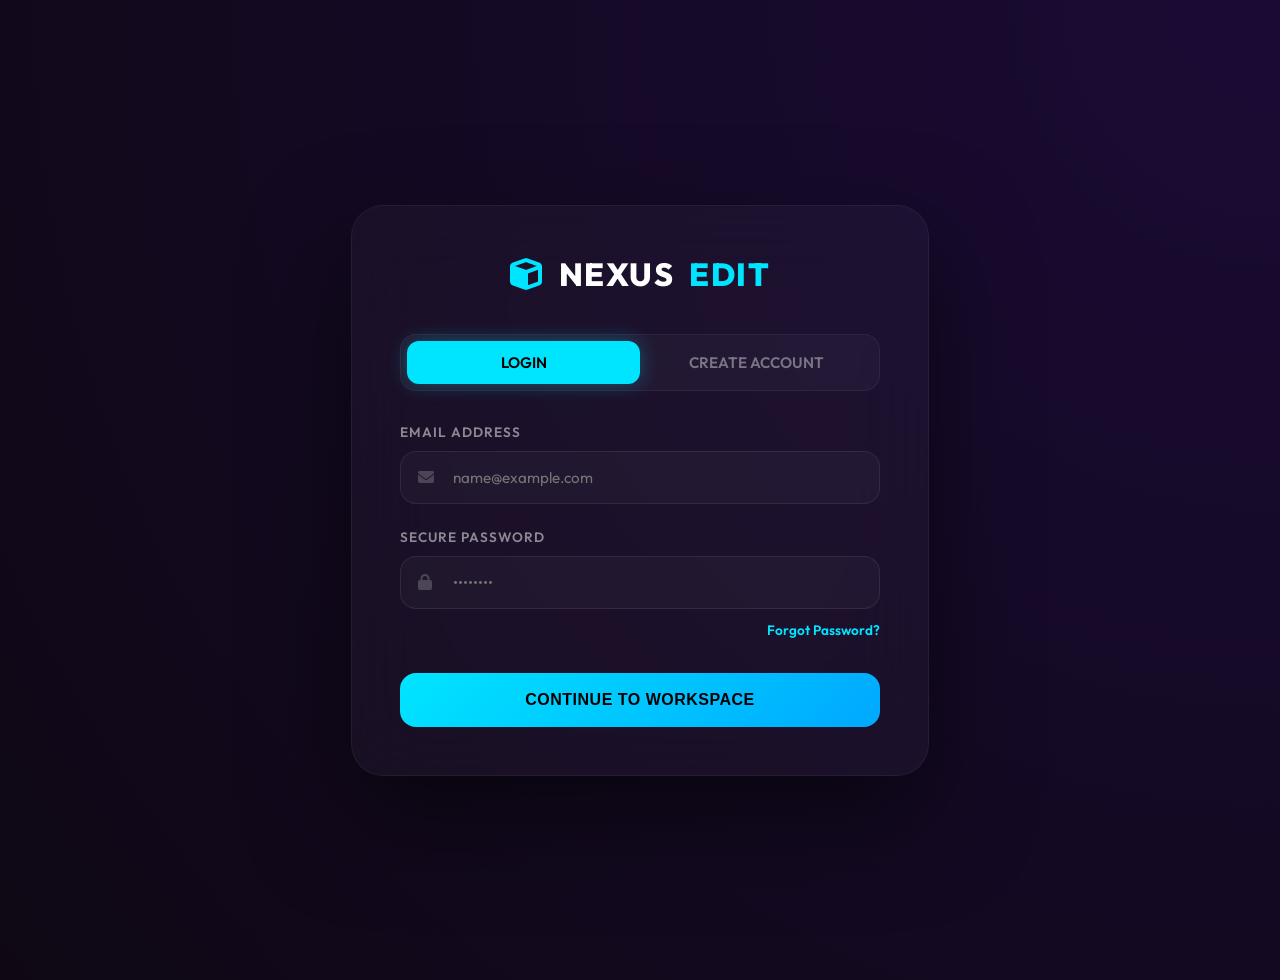
==== commit e38c1340: "Add files via upload" ====
--- a/auth.html
+++ b/auth.html
@@ -3,284 +3,358 @@
 <head>
     <meta charset="UTF-8">
     <meta name="viewport" content="width=device-width, initial-scale=1.0">
-    <title>Login - MY VIDEO HELPER</title>
-    <link rel="stylesheet" href="style.css">
+    <title>Get Started — NEXUS EDIT</title>
+    <link href="https://fonts.googleapis.com/css2?family=Outfit:wght@300;400;500;600;700;800&display=swap" rel="stylesheet">
     <link rel="stylesheet" href="https://cdnjs.cloudflare.com/ajax/libs/font-awesome/6.4.0/css/all.min.css">
     <style>
+        :root {
+            --bg-dark: #0f0814;
+            --accent: #00e5ff;
+            --panel-bg: rgba(255, 255, 255, 0.03);
+            --transition: 0.3s cubic-bezier(0.4, 0, 0.2, 1);
+        }
+
         body {
-            background: radial-gradient(circle at top right, #1a1a2e, #16213e);
+            font-family: 'Outfit', sans-serif;
+            background: var(--bg-dark);
+            background-image: radial-gradient(circle at top right, #1a0b35, #0f0814);
             display: flex;
             align-items: center;
             justify-content: center;
             min-height: 100vh;
             margin: 0;
-            overflow-y: auto;
-            padding: 20px 0;
-        }
-        .auth-container {
+            color: #fff;
+            padding: 40px 20px;
+            overflow-x: hidden;
+        }
+
+        .auth-card {
             width: 100%;
-            max-width: 450px;
-            padding: 2rem;
-            animation: slideIn 0.5s ease-out;
-        }
-        @keyframes slideIn {
+            max-width: 480px;
+            background: var(--panel-bg);
+            backdrop-filter: blur(40px);
+            border: 1px solid rgba(255, 255, 255, 0.05);
+            border-radius: 32px;
+            padding: 48px;
+            box-shadow: 0 40px 100px rgba(0, 0, 0, 0.5);
+            animation: fadeIn 0.6s ease-out;
+        }
+
+        @keyframes fadeIn {
             from { opacity: 0; transform: translateY(20px); }
             to { opacity: 1; transform: translateY(0); }
         }
-        .auth-card {
-            background: rgba(255, 255, 255, 0.05);
-            backdrop-filter: blur(20px);
-            border: 1px solid rgba(255, 255, 255, 0.1);
-            border-radius: 24px;
-            padding: 2.5rem;
-            box-shadow: 0 25px 50px -12px rgba(0, 0, 0, 0.5);
-        }
+
         .auth-logo {
             text-align: center;
-            margin-bottom: 2rem;
-            font-size: 1.8rem;
+            margin-bottom: 40px;
+            font-size: 2rem;
             font-weight: 800;
-            color: #fff;
-        }
-        .auth-logo i { color: var(--accent); margin-right: 10px; }
+            display: flex;
+            align-items: center;
+            justify-content: center;
+            gap: 15px;
+            letter-spacing: 1.5px;
+        }
+
+        .auth-logo span { color: var(--accent); }
+
         .auth-tabs {
             display: flex;
-            gap: 10px;
-            margin-bottom: 2rem;
-            background: rgba(0,0,0,0.2);
-            padding: 5px;
-            border-radius: 12px;
-        }
+            background: rgba(255, 255, 255, 0.03);
+            padding: 6px;
+            border-radius: 16px;
+            margin-bottom: 32px;
+            border: 1px solid rgba(255, 255, 255, 0.05);
+        }
+
         .auth-tab {
             flex: 1;
-            padding: 10px;
-            border-radius: 8px;
+            padding: 12px;
             text-align: center;
+            border-radius: 12px;
             cursor: pointer;
-            font-size: 0.9rem;
-            transition: all 0.3s;
-            color: rgba(255,255,255,0.6);
-        }
+            font-weight: 600;
+            font-size: 0.95rem;
+            color: rgba(255, 255, 255, 0.4);
+            transition: var(--transition);
+        }
+
         .auth-tab.active {
             background: var(--accent);
-            color: #fff;
+            color: #000;
+            box-shadow: 0 0 20px rgba(0, 229, 255, 0.3);
+        }
+
+        .form-group { margin-bottom: 24px; }
+        .form-group label {
+            display: block;
+            margin-bottom: 10px;
+            font-size: 0.85rem;
             font-weight: 600;
-            box-shadow: 0 4px 15px rgba(0, 229, 255, 0.3);
-        }
-        .form-group { margin-bottom: 1.2rem; }
-        .form-group label { display: block; margin-bottom: 8px; font-size: 0.85rem; color: rgba(255,255,255,0.7); }
+            color: rgba(255, 255, 255, 0.5);
+            text-transform: uppercase;
+            letter-spacing: 1px;
+        }
+
         .input-wrapper { position: relative; }
-        .input-wrapper i { position: absolute; left: 15px; top: 15px; color: rgba(255,255,255,0.4); }
-        .input-wrapper input {
+        .input-wrapper i {
+            position: absolute;
+            left: 18px;
+            top: 50%;
+            transform: translateY(-50%);
+            color: rgba(255, 255, 255, 0.2);
+            font-size: 1rem;
+        }
+
+        .input-wrapper input, .input-wrapper select {
             width: 100%;
-            padding: 14px 14px 14px 45px;
-            background: rgba(255,255,255,0.05);
-            border: 1px solid rgba(255,255,255,0.1);
-            border-radius: 12px;
+            padding: 16px 16px 16px 52px;
+            background: rgba(255, 255, 255, 0.03);
+            border: 1px solid rgba(255, 255, 255, 0.08);
+            border-radius: 16px;
             color: #fff;
             font-family: inherit;
-            transition: all 0.3s;
-        }
+            font-size: 0.95rem;
+            transition: var(--transition);
+            box-sizing: border-box;
+            outline: none;
+        }
+
         .input-wrapper input:focus {
             border-color: var(--accent);
-            background: rgba(255,255,255,0.1);
-            outline: none;
-            box-shadow: 0 0 15px rgba(0, 229, 255, 0.1);
-        }
-        .pricing-select {
-            width: 100%;
-            padding: 12px;
-            background: rgba(255,255,255,0.05);
-            border: 1px solid rgba(255,255,255,0.1);
-            border-radius: 12px;
-            color: #fff;
-            margin-top: 5px;
-        }
+            background: rgba(255, 255, 255, 0.05);
+            box-shadow: 0 0 20px rgba(0, 229, 255, 0.1);
+        }
+
         .auth-btn {
             width: 100%;
-            padding: 14px;
-            border-radius: 12px;
+            padding: 18px;
+            border-radius: 16px;
             border: none;
-            background: linear-gradient(45deg, var(--accent), #00a8ff);
-            color: #fff;
-            font-weight: 700;
+            background: linear-gradient(135deg, var(--accent), #00a8ff);
+            color: #000;
+            font-weight: 800;
             font-size: 1rem;
             cursor: pointer;
-            transition: all 0.3s;
-            margin-top: 1rem;
-        }
+            transition: var(--transition);
+            margin-top: 10px;
+            letter-spacing: 0.5px;
+        }
+
         .auth-btn:hover {
-            transform: translateY(-2px);
-            box-shadow: 0 10px 20px rgba(0, 229, 255, 0.3);
-        }
+            transform: translateY(-3px);
+            box-shadow: 0 20px 40px rgba(0, 229, 255, 0.3);
+        }
+
         .forgot-link {
             display: block;
             text-align: right;
+            margin-top: 12px;
+            font-size: 0.85rem;
+            color: var(--accent);
+            text-decoration: none;
+            font-weight: 600;
+        }
+
+        /* Terms Checkbox */
+        .terms-row {
+            display: flex;
+            gap: 12px;
+            align-items: flex-start;
+            margin-top: 24px;
+        }
+
+        .terms-row input[type="checkbox"] {
+            width: 20px;
+            height: 20px;
+            accent-color: var(--accent);
+            margin-top: 2px;
+        }
+
+        .terms-row label {
             font-size: 0.8rem;
-            color: var(--accent);
-            margin-top: 10px;
-            text-decoration: none;
-        }
-        .forgot-link:hover { text-decoration: underline; }
+            color: rgba(255, 255, 255, 0.5);
+            line-height: 1.5;
+        }
+
+        .terms-row span { color: var(--accent); font-weight: 600; cursor: pointer; }
+
+        .anti-bot-box {
+            background: rgba(0, 229, 255, 0.03);
+            border: 1px solid rgba(0, 229, 255, 0.1);
+            border-radius: 16px;
+            padding: 16px;
+            margin-bottom: 24px;
+        }
     </style>
 </head>
 <body>
 
-    <div class="auth-container">
-        <div class="auth-card">
-            <div class="auth-logo"><i class="fa-solid fa-scissors"></i> VIDEO <span style="color:var(--accent)">HELPER</span></div>
+    <div class="auth-card">
+        <div class="auth-logo">
+            <i class="fa-solid fa-cube" style="color:var(--accent)"></i>
+            NEXUS <span>EDIT</span>
+        </div>
+
+        <div class="auth-tabs">
+            <div class="auth-tab active" id="tab-login-btn">LOGIN</div>
+            <div class="auth-tab" id="tab-signup-btn">CREATE ACCOUNT</div>
+        </div>
+
+        <!-- LOGIN FORM -->
+        <form id="login-form">
+            <div class="form-group">
+                <label>Email Address</label>
+                <div class="input-wrapper">
+                    <i class="fa-solid fa-envelope"></i>
+                    <input type="email" id="login-email" placeholder="name@example.com" required>
+                </div>
+            </div>
+            <div class="form-group">
+                <label>Secure Password</label>
+                <div class="input-wrapper">
+                    <i class="fa-solid fa-lock"></i>
+                    <input type="password" id="login-pass" placeholder="••••••••" required>
+                </div>
+                <a href="#" class="forgot-link" id="btn-forgot-pass">Forgot Password?</a>
+            </div>
+            <button type="submit" class="auth-btn">CONTINUE TO WORKSPACE</button>
+        </form>
+
+        <!-- SIGNUP FORM -->
+        <form id="signup-form" style="display:none;">
+            <div class="form-group">
+                <label>Full Name</label>
+                <div class="input-wrapper">
+                    <i class="fa-solid fa-user"></i>
+                    <input type="text" id="signup-name" placeholder="Enter your name" required>
+                </div>
+            </div>
+            <div class="form-group">
+                <label>Contact Details</label>
+                <div class="input-wrapper" style="margin-bottom:12px;">
+                    <i class="fa-solid fa-envelope"></i>
+                    <input type="email" id="signup-email" placeholder="email@example.com" required>
+                </div>
+                <div style="display:flex; gap:10px;">
+                    <div class="input-wrapper" style="width:100px;">
+                        <i class="fa-solid fa-globe" style="left:12px;"></i>
+                        <input type="text" id="signup-country" placeholder="+92" style="padding-left:38px;" required>
+                    </div>
+                    <div class="input-wrapper" style="flex:1;">
+                        <i class="fa-solid fa-phone"></i>
+                        <input type="text" id="signup-phone" placeholder="Cell Number" required>
+                    </div>
+                </div>
+            </div>
+            <div class="form-group">
+                <label>Verification</label>
+                <div class="input-wrapper" style="margin-bottom:12px;">
+                    <i class="fa-solid fa-calendar-day"></i>
+                    <input type="date" id="signup-dob" required>
+                </div>
+                <div class="anti-bot-box">
+                    <div style="font-size:0.75rem; color:var(--accent); font-weight:700; margin-bottom:8px; display:flex; align-items:center; gap:8px;">
+                        <i class="fa-solid fa-shield-halved"></i> BOT PROTECTION
+                    </div>
+                    <div style="display:flex; justify-content:space-between; align-items:center;">
+                        <span style="font-size:0.9rem; font-weight:600;">Solve: 4 + 7 = ?</span>
+                        <input type="number" id="bot-shield-val" placeholder="Result" style="width:80px; background:rgba(255,255,255,0.05); border:1px solid rgba(0,229,255,0.2); border-radius:10px; padding:10px; color:#fff; text-align:center;" required>
+                    </div>
+                </div>
+            </div>
+            <div class="form-group">
+                <label>Select Your Plan</label>
+                <div class="input-wrapper">
+                    <i class="fa-solid fa-crown"></i>
+                    <select id="signup-plan" style="padding-left:52px; appearance:none;">
+                        <!-- Dynamically Loaded -->
+                    </select>
+                </div>
+            </div>
+            <div class="form-group">
+                <label>Choose Password</label>
+                <div class="input-wrapper">
+                    <i class="fa-solid fa-lock"></i>
+                    <input type="password" id="signup-pass" placeholder="Min. 8 characters" required>
+                </div>
+            </div>
             
-            <div class="auth-tabs">
-                <div class="auth-tab active" id="tab-login-btn">Login</div>
-                <div class="auth-tab" id="tab-signup-btn">Sign Up</div>
-            </div>
-
-            <!-- LOGIN FORM -->
-            <form id="login-form">
-                <div class="form-group">
-                    <label>Email Address</label>
-                    <div class="input-wrapper">
-                        <i class="fa-solid fa-envelope"></i>
-                        <input type="email" id="login-email" placeholder="name@example.com" required>
-                    </div>
-                </div>
-                <div class="form-group">
-                    <label>Password</label>
-                    <div class="input-wrapper">
-                        <i class="fa-solid fa-lock"></i>
-                        <input type="password" id="login-pass" placeholder="••••••••" required>
-                    </div>
-                </div>
-                <a href="#" class="forgot-link" id="btn-forgot-pass">Forgot Password?</a>
-                <button type="submit" class="auth-btn">Sign In Now</button>
-            </form>
-
-            <!-- SIGNUP FORM -->
-            <form id="signup-form" style="display:none;">
-                <div class="form-group">
-                    <label>Full Name</label>
-                    <div class="input-wrapper">
-                        <i class="fa-solid fa-user"></i>
-                        <input type="text" id="signup-name" placeholder="John Doe" required>
-                    </div>
-                </div>
-                <div class="form-group">
-                    <label>Email Address</label>
-                    <div class="input-wrapper">
-                        <i class="fa-solid fa-envelope"></i>
-                        <input type="email" id="signup-email" placeholder="name@example.com" required>
-                    </div>
-                </div>
-                <div class="form-group">
-                    <label>Phone Number</label>
-                    <div style="display:flex; gap:5px;">
-                        <input type="text" id="signup-country" placeholder="+92" style="width:70px;" class="glass-input" required>
-                        <input type="text" id="signup-phone" placeholder="300 1234567" style="flex:1;" class="glass-input" required>
-                    </div>
-                </div>
-                <div class="form-group">
-                    <label>Date of Birth</label>
-                    <div class="input-wrapper">
-                        <i class="fa-solid fa-calendar"></i>
-                        <input type="date" id="signup-dob" class="glass-input" required>
-                    </div>
-                    <p style="font-size:0.65rem; color:var(--accent); margin-top:5px;">User must be 18+ years old.</p>
-                </div>
-                <div class="form-group">
-                    <label>Choose Plan</label>
-                    <select class="pricing-select" id="signup-plan">
-                        <!-- Loaded dynamically -->
-                    </select>
-                </div>
-                <div class="form-group">
-                    <label>Promo Code (Optional)</label>
-                    <div class="input-wrapper">
-                        <i class="fa-solid fa-tag"></i>
-                        <input type="text" id="signup-promo" placeholder="Enter Code">
-                    </div>
-                </div>
-                <div class="form-group">
-                    <label>Password</label>
-                    <div class="input-wrapper">
-                        <i class="fa-solid fa-lock"></i>
-                        <input type="password" id="signup-pass" placeholder="••••••••" required>
-                    </div>
-                    <p style="font-size:0.65rem; color:rgba(255,255,255,0.4); margin-top:5px;">8+ chars, 1 Uppercase, 1 Number, 1 Special Char (@$!%*?&)</p>
-                </div>
-                <div class="form-group" style="background:rgba(255,255,255,0.05); padding:10px; border-radius:12px;">
-                    <label style="color:var(--accent);"><i class="fa-solid fa-robot"></i> Anti-Bot Check</label>
-                    <p style="font-size:0.8rem; margin-bottom:5px;">Solve: 3 + 4 = ?</p>
-                    <input type="number" id="bot-shield-val" class="glass-input" placeholder="Result" required>
-                </div>
-                <div class="form-group" style="display:flex; gap:10px; align-items:flex-start; margin-top:1rem;">
-                    <input type="checkbox" id="signup-agree" style="margin-top:5px;" required>
-                    <label for="signup-agree" style="font-size:0.75rem; color:rgba(255,255,255,0.6); pointer-events:auto; cursor:pointer;">
-                        I agree to the <span style="color:var(--accent)">Terms of Service</span> and <span style="color:var(--accent)">Privacy Policy</span>. I confirm that I am above 18 years of age.
-                    </label>
-                </div>
-                <button type="submit" class="auth-btn" style="background:linear-gradient(45deg, #2ecc71, #27ae60)">Create Account</button>
-            </form>
-
-            <!-- FORGOT PASSWORD -->
-            <div id="forgot-area" style="display:none; text-align:center;">
-                <h3 style="color:#fff; margin-bottom:10px;">Reset Password</h3>
-                <p style="font-size:0.8rem; color:rgba(255,255,255,0.5); margin-bottom:20px;">Enter your email to receive a reset link.</p>
-                <div class="form-group">
-                    <div class="input-wrapper">
-                        <i class="fa-solid fa-envelope"></i>
-                        <input type="email" id="forgot-email" placeholder="Your Email">
-                    </div>
-                </div>
-                <button class="auth-btn" id="btn-send-reset">Send Reset Link</button>
-                <a href="#" class="forgot-link" style="text-align:center; margin-top:15px;" id="back-to-login">Back to Login</a>
-            </div>
-
+            <div class="terms-row">
+                <input type="checkbox" id="signup-agree" required>
+                <label for="signup-agree">
+                    I agree to the <span>Service Agreement</span> and <span>License Policy</span>. I confirm that I am at least 18 years old.
+                </label>
+            </div>
+
+            <button type="submit" class="auth-btn">FINALIZE ENROLLMENT</button>
+        </form>
+
+        <!-- FORGOT AREA -->
+        <div id="forgot-area" style="display:none; text-align:center;">
+             <h3 style="margin-bottom:12px;">Secure Recovery</h3>
+             <p style="color:rgba(255,255,255,0.5); font-size:0.9rem; margin-bottom:32px;">Enter your registered email to receive a recovery token.</p>
+             <div class="form-group">
+                <div class="input-wrapper">
+                    <i class="fa-solid fa-envelope"></i>
+                    <input type="email" id="forgot-email" placeholder="Your Email address">
+                </div>
+             </div>
+             <button class="auth-btn" id="btn-send-reset">SEND RECOVERY KEY</button>
+             <a href="#" class="forgot-link" style="text-align:center; margin-top:24px;" id="back-to-login">← Back to Secure Login</a>
         </div>
     </div>
 
     <script src="admin.js"></script>
     <script>
-        // Tab Switching
         const loginTab = document.getElementById('tab-login-btn');
         const signupTab = document.getElementById('tab-signup-btn');
         const forgotArea = document.getElementById('forgot-area');
 
-        // Note: loginForm and signupForm are already defined in admin.js
-
         loginTab.onclick = () => {
             loginTab.classList.add('active');
             signupTab.classList.remove('active');
-            loginForm.style.display = 'block';
-            signupForm.style.display = 'none';
+            document.getElementById('login-form').style.display = 'block';
+            document.getElementById('signup-form').style.display = 'none';
             forgotArea.style.display = 'none';
         }
 
         signupTab.onclick = () => {
             signupTab.classList.add('active');
             loginTab.classList.remove('active');
-            signupForm.style.display = 'block';
-            loginForm.style.display = 'none';
+            document.getElementById('signup-form').style.display = 'block';
+            document.getElementById('login-form').style.display = 'none';
             forgotArea.style.display = 'none';
         }
 
         document.getElementById('btn-forgot-pass').onclick = (e) => {
             e.preventDefault();
-            loginForm.style.display = 'none';
+            document.getElementById('login-form').style.display = 'none';
             forgotArea.style.display = 'block';
         }
 
         document.getElementById('back-to-login').onclick = (e) => {
             e.preventDefault();
             forgotArea.style.display = 'none';
-            loginForm.style.display = 'block';
-        }
-
-        // Load Plans Dynamically
+            document.getElementById('login-form').style.display = 'block';
+        }
+
         function loadSignupPlans() {
             const plans = JSON.parse(localStorage.getItem('helper_fee_plans') || '[]');
             const select = document.getElementById('signup-plan');
             if (select) {
-                select.innerHTML = plans.map(p => `<option value="${p.id}">${p.name} - ${p.price} PKR (${p.days} Days)</option>`).join('');
+                const publicPlans = plans.filter(p => !p.hidden);
+                select.innerHTML = publicPlans.map(p => `
+                    <option value="${p.id}">${p.name.toUpperCase()} — ${p.price} PKR (${p.days === -1 ? 'LIFETIME' : p.days + ' DAYS'})</option>
+                `).join('');
+                
+                const urlParams = new URLSearchParams(window.location.search);
+                if (urlParams.get('trial') === 'true') {
+                    signupTab.click();
+                    const trialPlan = publicPlans.find(p => p.id.includes('trial'));
+                    if (trialPlan) select.value = trialPlan.id;
+                }
             }
         }
         document.addEventListener('DOMContentLoaded', loadSignupPlans);
